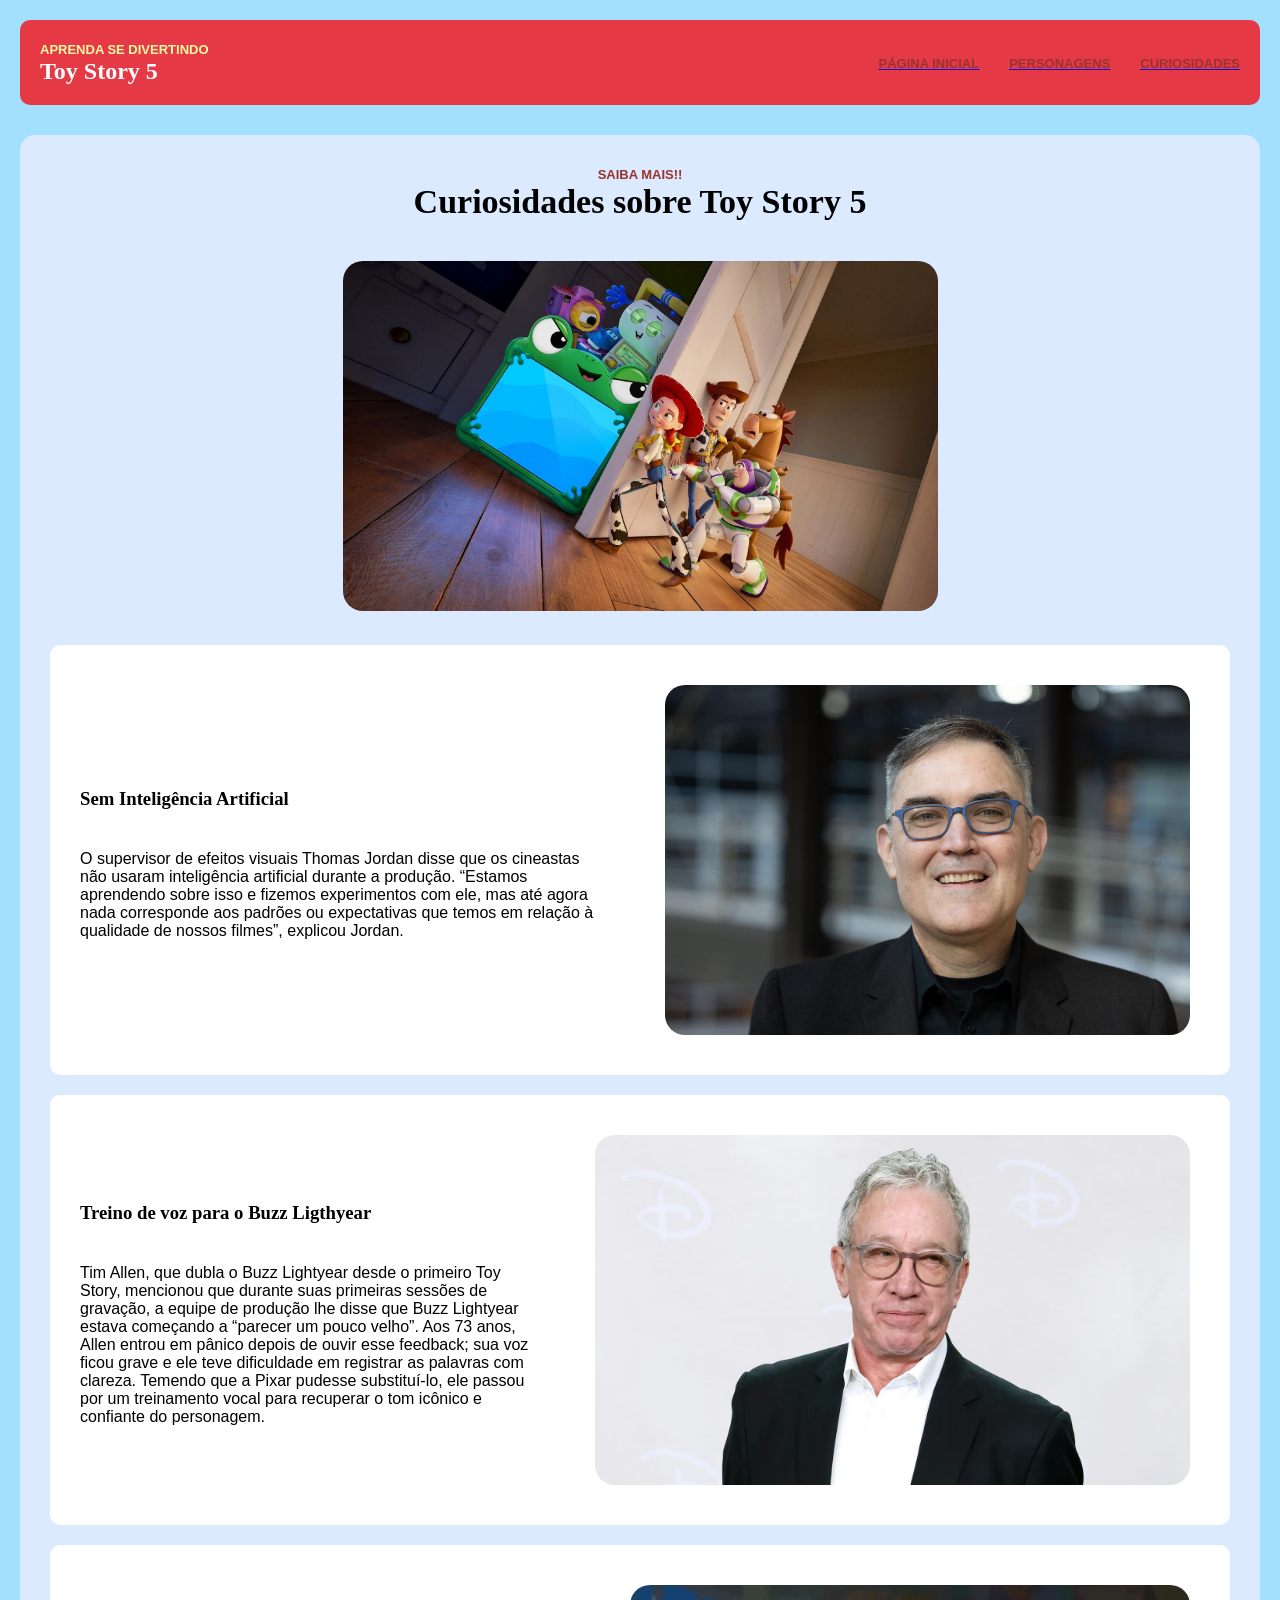
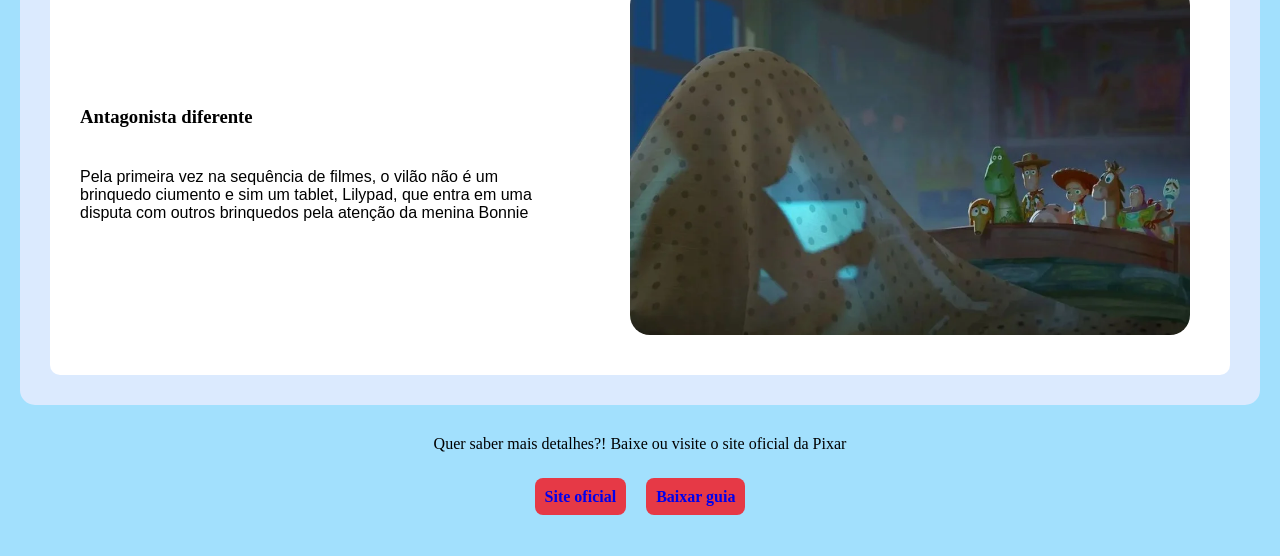
==== pages/curiosidades.html @ bb945d9c "feat: continua atividade" ====
<!DOCTYPE html>
<html lang="pt-BR">
    <head>
        <meta charset="UTF-8"/>
        <title>Toy Story 5 - Curiosidades</title>
        <link rel="stylesheet" href="../css/curiosidades.css"/>
    </head>
    <body>
        <header class="cabecalho">
            <section class="nome">
                <span>Aprenda se divertindo</span>
                <h1>Toy Story 5</h1>
            </section>
            <section class="menu">
                <a href="../index.html"><span>Página inicial</span></a>
                <a href="personagens.html"><span>Personagens</span></a>
                <a href="curiosidades.html"><span>Curiosidades</span></a>
            </section>
        </header>

        <main>
            <section id="curiosidades">
                <span>Saiba mais!!</span>
                <h2>Curiosidades sobre Toy Story 5</h2>
                <img src="../img/curiosidadess.png" alt="Imagem dos personagens de Toy Story 5"/>
                
                <section class="cards">
                    <article class="card">
                        <section class="textocard">                         
                          <h3>Sem Inteligência Artificial</h3>
                          <p>O supervisor de efeitos visuais Thomas Jordan disse que os cineastas não usaram inteligência artificial durante a produção. “Estamos aprendendo sobre isso e fizemos experimentos com ele, mas até agora nada corresponde aos padrões ou expectativas que temos em relação à qualidade de nossos filmes”, explicou Jordan.</p>                      
                        </section>
                        <img src="../img/thomasjordan.png" alt="Imagem de Thomas Jordan"/>
                    </article>

                    <article class="card">
                        <section class="textocard">                       
                           <h3>Treino de voz para o Buzz Ligthyear</h3>
                           <p>Tim Allen, que dubla o Buzz Lightyear desde o primeiro Toy Story, mencionou que durante suas primeiras sessões de gravação, a equipe de produção lhe disse que Buzz Lightyear estava começando a “parecer um pouco velho”. Aos 73 anos, Allen entrou em pânico depois de ouvir esse feedback; sua voz ficou grave e ele teve dificuldade em registrar as palavras com clareza. Temendo que a Pixar pudesse substituí-lo, ele passou por um treinamento vocal para recuperar o tom icônico e confiante do personagem.</p>
                        </section>
                           <img src="../img/timallen.png" alt="Imagem de Tim Allen"/>
                    </article>

                    <article class="card">
                        <section class="textocard">
                          <h3>Antagonista diferente</h3>
                          <p>Pela primeira vez na sequência de filmes, o vilão não é um brinquedo ciumento e sim um tablet, Lilypad, que entra em uma disputa com outros brinquedos pela atenção da menina Bonnie</p>
                        </section>
                        <img src="../img/lilypadxbrinquedo.png" alt="Imagem de Bonnie embaixo das cobertas com Lilypad, enquanto os brinquedos observam"/>
                    </article>

                </section>
                </section>

                <section class="botoes">
                  <p>Quer saber mais detalhes?! Baixe ou visite o site oficial da Pixar</p>
                    
                    <article class="botao">
                        <a href="https://www.pixar.com/toy-story-5" target="_blank" rel="noreferrer">Site oficial</a>
                    </article>
                    <article class="botao">
                        <a href="../assets/files/teste.txt" download>Baixar guia</a>
                    </article>
            </section>            
        </main>

    </body>
</html>
---- css/curiosidades.css ----
*{
    padding: 0;
    margin: 0;
    box-sizing: border-box;
}

body {
    font-family: Georgia, 'Times New Roman', Times, serif;
    background-color: rgb(162, 224, 253);
    padding: 20px;
}
span {
    text-transform: uppercase;
    font-weight: 550;
    font-size: 13px;
    font-family: 'Gill Sans', 'Gill Sans MT', Calibri, 'Trebuchet MS', sans-serif;
    margin-top: 5px;
    color: #99332E;
}

header {
    padding-left: 20px;
    padding-right: 20px;
    background-color: #e63946 ;
    color: rgb(255, 255, 255);
    padding: 20px;
    margin-bottom: 30px;
    display: flex;
    align-items: center;
    justify-content: space-between;
    border-radius: 10px;
}

.nome span {
    color:#f3fca5;
    margin-top: 8px;
}

.menu {
    display: flex;
    justify-content: space-between;
    align-items: center;
    gap: 30px;
    font-weight: bold;
}

#curiosidades {
    background-color: #dbeafe;
    padding:30px;
    border-radius: 15px;
    text-align: center;
}

#curiosidades h2 {
    font-size: 34px;
    padding-bottom: 10px;
}

#curiosidades img {
    width: 595px;
    height: 350px;
    border-radius: 20px;
    object-fit: cover;
    margin: 30px;
 
}

#curiosidade p {
    font-size: 17px;
    max-width: 700px;
    margin-top: 20px;
}

.cards {
    display: flex;
    gap: 20px;
    flex-direction: column;
    align-items: center;
}

.card {
    gap: 15px;
    background-color: white;
    padding: 10px;
    width: 100%;
    border-radius: 10px;
    align-items: center;
    flex-direction: row;
    text-align: left;
    display: flex;
}

.texto card {
    display: flex;
    flex-direction: column;
    flex: 1;
}

.card img {
    width: 130px;
    border-radius: 5px;
    height: 130px;
    object-fit: cover;

}

.card h3 {
    margin-top: 8px;
    padding: 20px;
}

.card p {
    font-weight: 520;
    padding: 20px;
    font-family: 'Segoe UI', Tahoma, Geneva, Verdana, sans-serif;
}

.botoes {
    display: flex;
    gap: 20px;
    justify-content: center;
    flex-wrap: wrap;
    margin: 30px;
}



.botao a { 
    background-color: #e63946;
    padding: 10px;
    border-radius: 8px;
    font-weight: bold;
    text-decoration: none;
}

.botoes p {
    width: 100%;
    margin-bottom: 15px;
    text-align: center;
}

footer {
    text-align: center;
    background-color: #e63946;
    color: white;
    padding: 20px;
    margin-top: 20px;
    border-radius: 10px;
    font-size: small;
    font-family: 'Gill Sans', 'Gill Sans MT', Calibri, 'Trebuchet MS', sans-serif;
}

#atividade {
    margin-top: 20px;
}
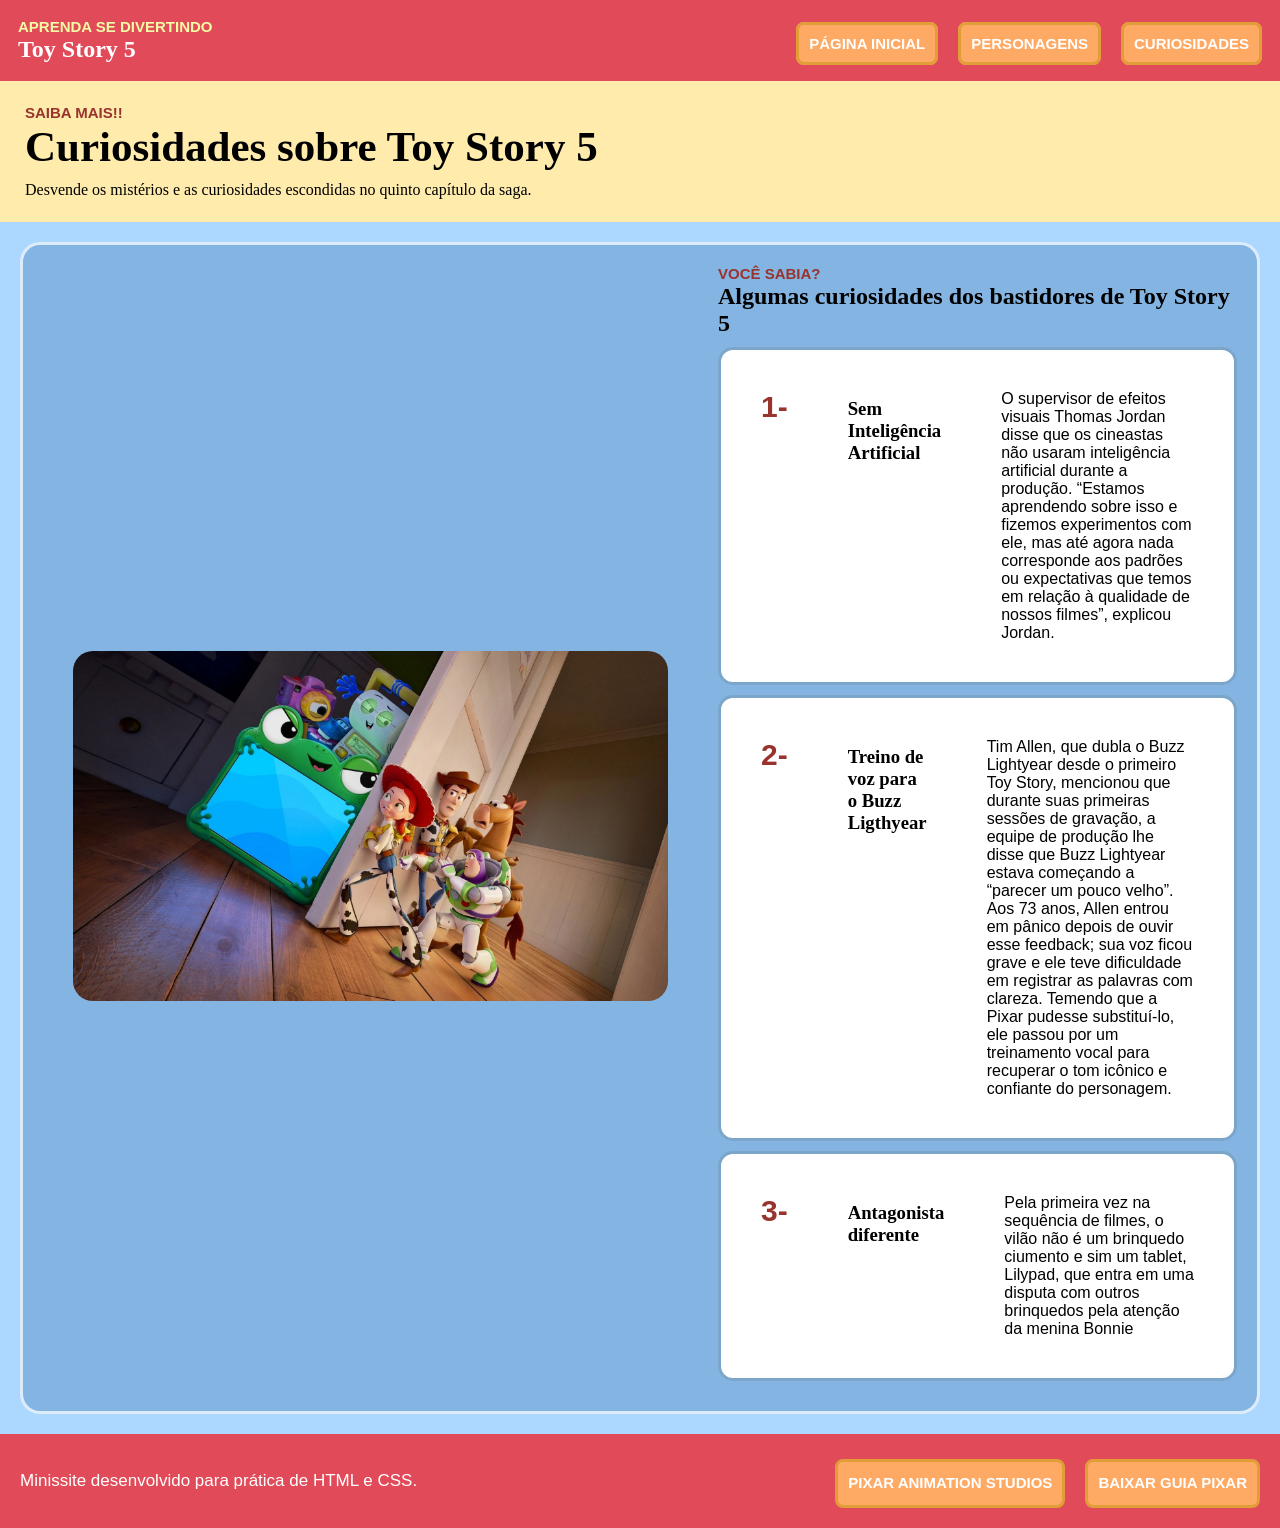
==== commit 889ccbf3: "fix: arruma curiosidades" ====
--- a/pages/curiosidades.html
+++ b/pages/curiosidades.html
@@ -2,7 +2,7 @@
 <html lang="pt-BR">
     <head>
         <meta charset="UTF-8"/>
-        <title>Toy Story 5 - Curiosidades</title>
+        <title>Toy Story 5 | Curiosidades</title>
         <link rel="stylesheet" href="../css/curiosidades.css"/>
     </head>
     <body>
@@ -11,58 +11,65 @@
                 <span>Aprenda se divertindo</span>
                 <h1>Toy Story 5</h1>
             </section>
-            <section class="menu">
-                <a href="../index.html"><span>Página inicial</span></a>
-                <a href="personagens.html"><span>Personagens</span></a>
-                <a href="curiosidades.html"><span>Curiosidades</span></a>
+               <section class="menu">
+                <span class="inicial"><a href="../index.html">Página Inicial</a></span>
+                <span class="personagens"><a href="personagens.html">Personagens</a></span>
+                <span class="curiosidades"><a href="curiosidades.html">Curiosidades</a></span>
             </section>
+          
         </header>
 
         <main>
             <section id="curiosidades">
-                <span>Saiba mais!!</span>
-                <h2>Curiosidades sobre Toy Story 5</h2>
-                <img src="../img/curiosidadess.png" alt="Imagem dos personagens de Toy Story 5"/>
+                <article>  
+                    <span>Saiba mais!!</span>
+                    <h2>Curiosidades sobre Toy Story 5</h2>
+                    <p> Desvende os mistérios e as curiosidades escondidas no quinto capítulo da saga.</p>
+                </article>
+            </section>
+
+            <section id="blocoprincipal">
+                <section id="imagem">
+                    <img src="../assets/img/curiosidadess.png" alt="Foto Personagens de Toy Story 5"/>
+                </section>
                 
-                <section class="cards">
-                    <article class="card">
-                        <section class="textocard">                         
-                          <h3>Sem Inteligência Artificial</h3>
-                          <p>O supervisor de efeitos visuais Thomas Jordan disse que os cineastas não usaram inteligência artificial durante a produção. “Estamos aprendendo sobre isso e fizemos experimentos com ele, mas até agora nada corresponde aos padrões ou expectativas que temos em relação à qualidade de nossos filmes”, explicou Jordan.</p>                      
+                <section id="apresentacaoc">
+                    <article>
+                        <p><span>Você Sabia?</span></p>
+                        <h2>Algumas curiosidades dos bastidores de Toy Story 5</h2>
+                    </article>
+                        <section id="cards">   
+                            <article class="card">
+                                <p><span>1- </span></p>                     
+                                <h3>Sem Inteligência Artificial</h3>
+                                <p>O supervisor de efeitos visuais Thomas Jordan disse que os cineastas não usaram inteligência artificial durante a produção. “Estamos aprendendo sobre isso e fizemos experimentos com ele, mas até agora nada corresponde aos padrões ou expectativas que temos em relação à qualidade de nossos filmes”, explicou Jordan.</p>                      
+                            </article>
+    
+                            <article class="card">
+                                <p><span>2- </span></p>
+                                <h3>Treino de voz para o Buzz Ligthyear</h3>
+                                <p>Tim Allen, que dubla o Buzz Lightyear desde o primeiro Toy Story, mencionou que durante suas primeiras sessões de gravação, a equipe de produção lhe disse que Buzz Lightyear estava começando a “parecer um pouco velho”. Aos 73 anos, Allen entrou em pânico depois de ouvir esse feedback; sua voz ficou grave e ele teve dificuldade em registrar as palavras com clareza. Temendo que a Pixar pudesse substituí-lo, ele passou por um treinamento vocal para recuperar o tom icônico e confiante do personagem.</p>
+                            </article>
+    
+                            <article class="card">
+                                <p><span>3- </span></p>
+                                <h3>Antagonista diferente</h3>
+                                <p>Pela primeira vez na sequência de filmes, o vilão não é um brinquedo ciumento e sim um tablet, Lilypad, que entra em uma disputa com outros brinquedos pela atenção da menina Bonnie</p>
+                            </article>
+            </section>
+
                         </section>
-                        <img src="../img/thomasjordan.png" alt="Imagem de Thomas Jordan"/>
-                    </article>
+                </section>
+            </section>
+        </main>
 
-                    <article class="card">
-                        <section class="textocard">                       
-                           <h3>Treino de voz para o Buzz Ligthyear</h3>
-                           <p>Tim Allen, que dubla o Buzz Lightyear desde o primeiro Toy Story, mencionou que durante suas primeiras sessões de gravação, a equipe de produção lhe disse que Buzz Lightyear estava começando a “parecer um pouco velho”. Aos 73 anos, Allen entrou em pânico depois de ouvir esse feedback; sua voz ficou grave e ele teve dificuldade em registrar as palavras com clareza. Temendo que a Pixar pudesse substituí-lo, ele passou por um treinamento vocal para recuperar o tom icônico e confiante do personagem.</p>
-                        </section>
-                           <img src="../img/timallen.png" alt="Imagem de Tim Allen"/>
-                    </article>
-
-                    <article class="card">
-                        <section class="textocard">
-                          <h3>Antagonista diferente</h3>
-                          <p>Pela primeira vez na sequência de filmes, o vilão não é um brinquedo ciumento e sim um tablet, Lilypad, que entra em uma disputa com outros brinquedos pela atenção da menina Bonnie</p>
-                        </section>
-                        <img src="../img/lilypadxbrinquedo.png" alt="Imagem de Bonnie embaixo das cobertas com Lilypad, enquanto os brinquedos observam"/>
-                    </article>
-
-                </section>
-                </section>
-
-                <section class="botoes">
-                  <p>Quer saber mais detalhes?! Baixe ou visite o site oficial da Pixar</p>
-                    
-                    <article class="botao">
-                        <a href="https://www.pixar.com/toy-story-5" target="_blank" rel="noreferrer">Site oficial</a>
-                    </article>
-                    <article class="botao">
-                        <a href="../assets/files/teste.txt" download>Baixar guia</a>
-                    </article>
-            </section>            
-        </main>
+        <footer>
+    <p>Minissite desenvolvido para prática de HTML e CSS.</p>
+    <article class="link">
+        <span class="links1"><a href="https://www.pixar.com/toy-story-5" target="_blank" rel="noreferrer">Pixar Animation Studios</a></span>
+        <span class="links2"><a href="../assets/files/teste.txt" download>Baixar Guia Pixar</a></span>
+    </article>
+    </footer>
 
     </body>
 </html>
--- a/css/curiosidades.css
+++ b/css/curiosidades.css
@@ -6,29 +6,35 @@
 
 body {
     font-family: Georgia, 'Times New Roman', Times, serif;
-    background-color: rgb(162, 224, 253);
-    padding: 20px;
+    background-color: #acd7ff;
+
 }
 span {
     text-transform: uppercase;
     font-weight: 550;
-    font-size: 13px;
+    font-size: 15px;
     font-family: 'Gill Sans', 'Gill Sans MT', Calibri, 'Trebuchet MS', sans-serif;
     margin-top: 5px;
     color: #99332E;
 }
 
 header {
-    padding-left: 20px;
-    padding-right: 20px;
-    background-color: #e63946 ;
+    background-color: #e44552f6;
     color: rgb(255, 255, 255);
-    padding: 20px;
-    margin-bottom: 30px;
+    padding: 18px;
     display: flex;
     align-items: center;
     justify-content: space-between;
-    border-radius: 10px;
+}
+
+a {
+    text-decoration: none;
+    color:rgb(255, 255, 255);
+}
+
+a { 
+    text-decoration: none;
+    color: rgb(255, 255, 255);
 }
 
 .nome span {
@@ -38,25 +44,54 @@
 
 .menu {
     display: flex;
-    justify-content: space-between;
-    align-items: center;
-    gap: 30px;
+    gap: 20px;
+}
+
+.inicial a {
     font-weight: bold;
+    background-color: rgb(255, 170, 100);
+    padding: 10px;
+    border-radius: 8px;
+    border-style: solid;
+    border-color: rgb(225, 157, 55);
+}
+
+.personagens a {
+    font-weight: bold;
+    background-color: rgb(255, 170, 100);
+    padding: 10px;
+    border-radius: 8px;
+    border-style: solid;
+    border-color: rgb(225, 157, 55);
+}
+
+.curiosidades a {
+    font-weight: bold;
+    background-color: rgb(255, 170, 100);
+    padding: 10px;
+    border-radius: 8px;
+    border-style: solid;
+    border-color: rgb(225, 157, 55);
 }
 
 #curiosidades {
-    background-color: #dbeafe;
-    padding:30px;
-    border-radius: 15px;
-    text-align: center;
+    padding: 23px;
+    padding-left: 25px;
+    padding-right: 25px;
+    display: flex;
+    gap: 10px;
+    background-color: #ffecac;
+    align-items: center;
+    justify-content: space-between;
+    margin-bottom: 10px;
 }
 
 #curiosidades h2 {
-    font-size: 34px;
+    font-size: 43px;
     padding-bottom: 10px;
 }
 
-#curiosidades img {
+#imagem img {
     width: 595px;
     height: 350px;
     border-radius: 20px;
@@ -65,10 +100,16 @@
  
 }
 
-#curiosidade p {
-    font-size: 17px;
-    max-width: 700px;
-    margin-top: 20px;
+#blocoprincipal {
+    background-color: #81b2e0ea;
+    padding: 20px;
+    border-radius: 20px;
+    border-style: solid;
+    border-color: #e3f1fdea;
+    margin: 20px;
+    display: flex;
+    gap: 20px;
+    align-items: center;
 }
 
 .cards {
@@ -79,29 +120,24 @@
 }
 
 .card {
-    gap: 15px;
+    gap: 20px;
+    align-items: flex-start;
     background-color: white;
-    padding: 10px;
+    padding: 20px;
     width: 100%;
-    border-radius: 10px;
-    align-items: center;
+    border-radius: 15px;
+    border-style: solid;
+    border-color:#78a2c9f6;
     flex-direction: row;
     text-align: left;
     display: flex;
+    justify-content: center;
+    margin-top: 10px;
+    margin-bottom: 10px;
 }
 
-.texto card {
-    display: flex;
-    flex-direction: column;
-    flex: 1;
-}
-
-.card img {
-    width: 130px;
-    border-radius: 5px;
-    height: 130px;
-    object-fit: cover;
-
+.card span {
+    font-size: 30px;
 }
 
 .card h3 {
@@ -115,41 +151,43 @@
     font-family: 'Segoe UI', Tahoma, Geneva, Verdana, sans-serif;
 }
 
-.botoes {
+footer {
+    align-items: center;
     display: flex;
-    gap: 20px;
-    justify-content: center;
-    flex-wrap: wrap;
-    margin: 30px;
-}
-
-
-
-.botao a { 
-    background-color: #e63946;
-    padding: 10px;
-    border-radius: 8px;
-    font-weight: bold;
-    text-decoration: none;
-}
-
-.botoes p {
-    width: 100%;
-    margin-bottom: 15px;
-    text-align: center;
-}
-
-footer {
-    text-align: center;
-    background-color: #e63946;
+    justify-content: space-between;
+    line-height: 1.5;
+    background-color: #e44552f6;
     color: white;
     padding: 20px;
-    margin-top: 20px;
-    border-radius: 10px;
-    font-size: small;
+    font-size: 17px;
     font-family: 'Gill Sans', 'Gill Sans MT', Calibri, 'Trebuchet MS', sans-serif;
 }
 
-#atividade {
-    margin-top: 20px;
-}+.link {
+    display: flex;
+    gap: 20px;
+}
+
+.links1 {
+    font-weight: bold;
+    background-color: rgb(255, 170, 100);
+    border-radius: 8px;
+    border-style: solid;
+    border-color: rgb(225, 157, 55);
+    padding: 10px;
+}
+
+.links2 {
+    font-weight: bold;
+    background-color: rgb(255, 170, 100);
+    border-radius: 8px;
+    border-style: solid;
+    border-color: rgb(225, 157, 55);
+    padding: 10px;
+}
+
+a:hover {
+    color: rgb(180, 108, 25);
+
+}
+
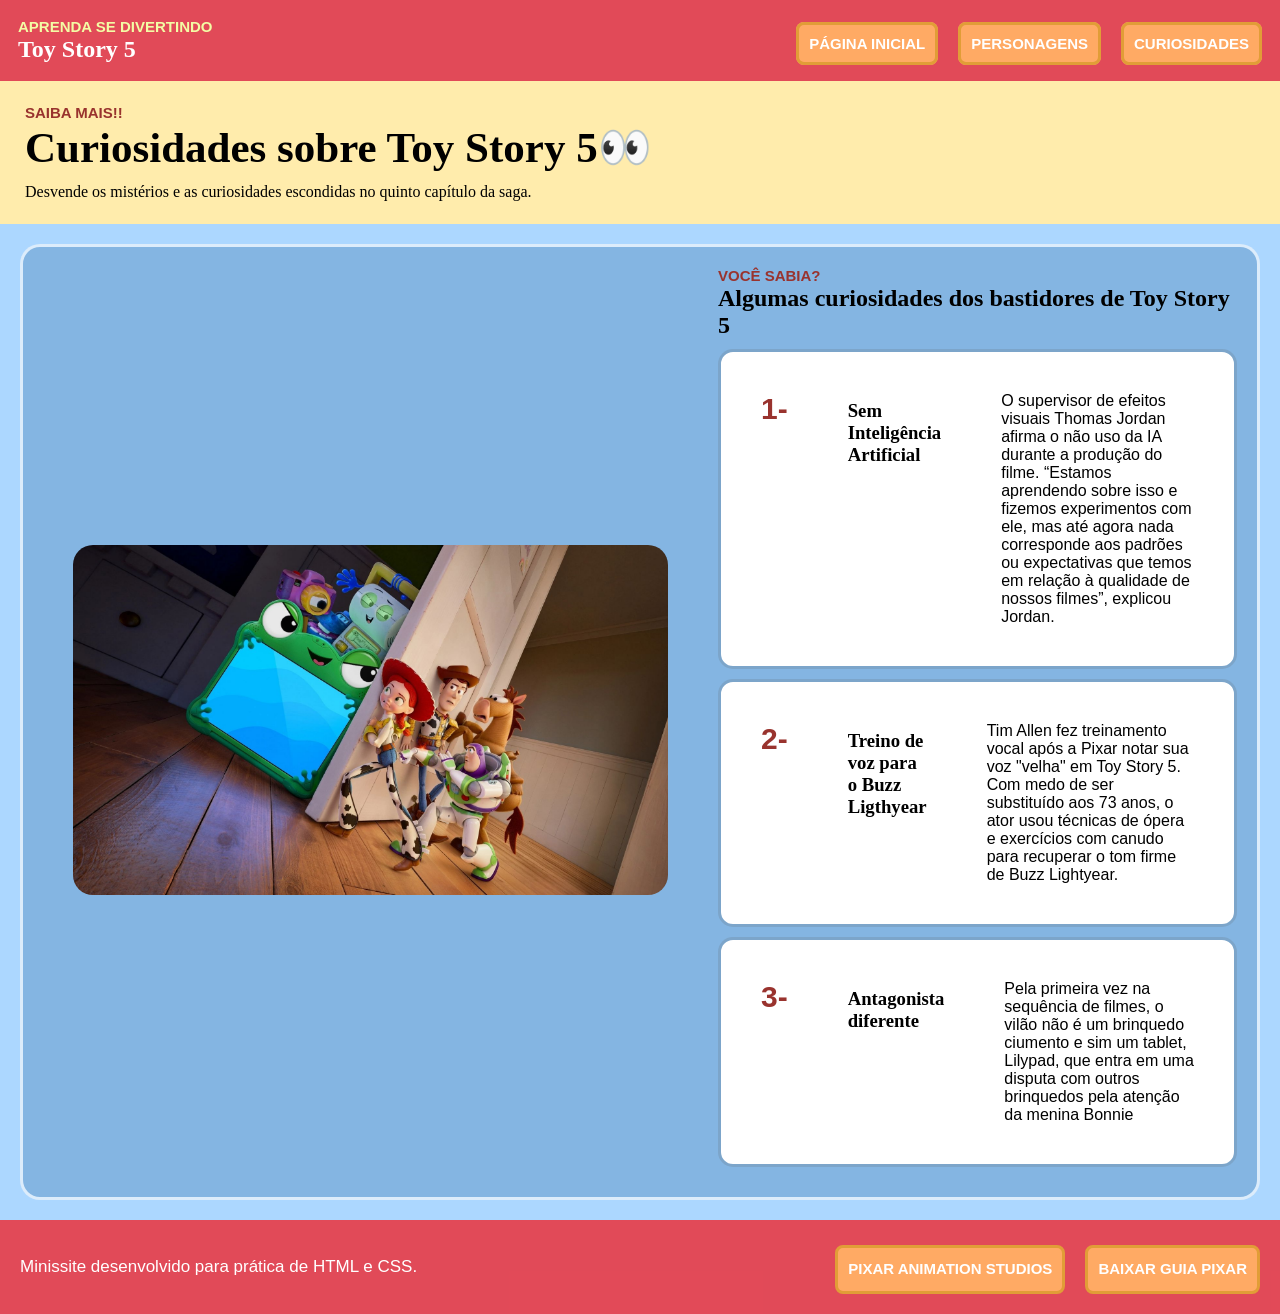
==== commit aaaedb98: "fix: altera detalhes" ====
--- a/pages/curiosidades.html
+++ b/pages/curiosidades.html
@@ -6,7 +6,7 @@
         <link rel="stylesheet" href="../css/curiosidades.css"/>
     </head>
     <body>
-        <header class="cabecalho">
+        <header>
             <section class="nome">
                 <span>Aprenda se divertindo</span>
                 <h1>Toy Story 5</h1>
@@ -16,14 +16,14 @@
                 <span class="personagens"><a href="personagens.html">Personagens</a></span>
                 <span class="curiosidades"><a href="curiosidades.html">Curiosidades</a></span>
             </section>
-          
+
         </header>
 
         <main>
             <section id="curiosidades">
-                <article>  
+                <article>
                     <span>Saiba mais!!</span>
-                    <h2>Curiosidades sobre Toy Story 5</h2>
+                    <h2>Curiosidades sobre Toy Story 5👀</h2>
                     <p> Desvende os mistérios e as curiosidades escondidas no quinto capítulo da saga.</p>
                 </article>
             </section>
@@ -32,25 +32,25 @@
                 <section id="imagem">
                     <img src="../assets/img/curiosidadess.png" alt="Foto Personagens de Toy Story 5"/>
                 </section>
-                
+
                 <section id="apresentacaoc">
                     <article>
                         <p><span>Você Sabia?</span></p>
                         <h2>Algumas curiosidades dos bastidores de Toy Story 5</h2>
                     </article>
-                        <section id="cards">   
+                        <section id="cards">
                             <article class="card">
-                                <p><span>1- </span></p>                     
+                                <p><span>1- </span></p>
                                 <h3>Sem Inteligência Artificial</h3>
-                                <p>O supervisor de efeitos visuais Thomas Jordan disse que os cineastas não usaram inteligência artificial durante a produção. “Estamos aprendendo sobre isso e fizemos experimentos com ele, mas até agora nada corresponde aos padrões ou expectativas que temos em relação à qualidade de nossos filmes”, explicou Jordan.</p>                      
+                                <p>O supervisor de efeitos visuais Thomas Jordan afirma o não uso da IA durante a produção do filme. “Estamos aprendendo sobre isso e fizemos experimentos com ele, mas até agora nada corresponde aos padrões ou expectativas que temos em relação à qualidade de nossos filmes”, explicou Jordan.</p>
                             </article>
-    
+
                             <article class="card">
                                 <p><span>2- </span></p>
                                 <h3>Treino de voz para o Buzz Ligthyear</h3>
-                                <p>Tim Allen, que dubla o Buzz Lightyear desde o primeiro Toy Story, mencionou que durante suas primeiras sessões de gravação, a equipe de produção lhe disse que Buzz Lightyear estava começando a “parecer um pouco velho”. Aos 73 anos, Allen entrou em pânico depois de ouvir esse feedback; sua voz ficou grave e ele teve dificuldade em registrar as palavras com clareza. Temendo que a Pixar pudesse substituí-lo, ele passou por um treinamento vocal para recuperar o tom icônico e confiante do personagem.</p>
+                                <p>Tim Allen fez treinamento vocal após a Pixar notar sua voz "velha" em Toy Story 5. Com medo de ser substituído aos 73 anos, o ator usou técnicas de ópera e exercícios com canudo para recuperar o tom firme de Buzz Lightyear.</p>
                             </article>
-    
+
                             <article class="card">
                                 <p><span>3- </span></p>
                                 <h3>Antagonista diferente</h3>
@@ -67,7 +67,7 @@
     <p>Minissite desenvolvido para prática de HTML e CSS.</p>
     <article class="link">
         <span class="links1"><a href="https://www.pixar.com/toy-story-5" target="_blank" rel="noreferrer">Pixar Animation Studios</a></span>
-        <span class="links2"><a href="../assets/files/teste.txt" download>Baixar Guia Pixar</a></span>
+        <span class="links2"><a href="../assets/arquivos/teste.txt" download>Baixar Guia Pixar</a></span>
     </article>
     </footer>
 
--- a/css/curiosidades.css
+++ b/css/curiosidades.css
@@ -32,7 +32,7 @@
     color:rgb(255, 255, 255);
 }
 
-a { 
+a {
     text-decoration: none;
     color: rgb(255, 255, 255);
 }
@@ -97,7 +97,7 @@
     border-radius: 20px;
     object-fit: cover;
     margin: 30px;
- 
+
 }
 
 #blocoprincipal {
@@ -160,7 +160,7 @@
     color: white;
     padding: 20px;
     font-size: 17px;
-    font-family: 'Gill Sans', 'Gill Sans MT', Calibri, 'Trebuchet MS', sans-serif;
+    font-family: 'Segoe UI', Tahoma, Geneva, Verdana, sans-serif;
 }
 
 .link {
@@ -190,4 +190,3 @@
     color: rgb(180, 108, 25);
 
 }
-
